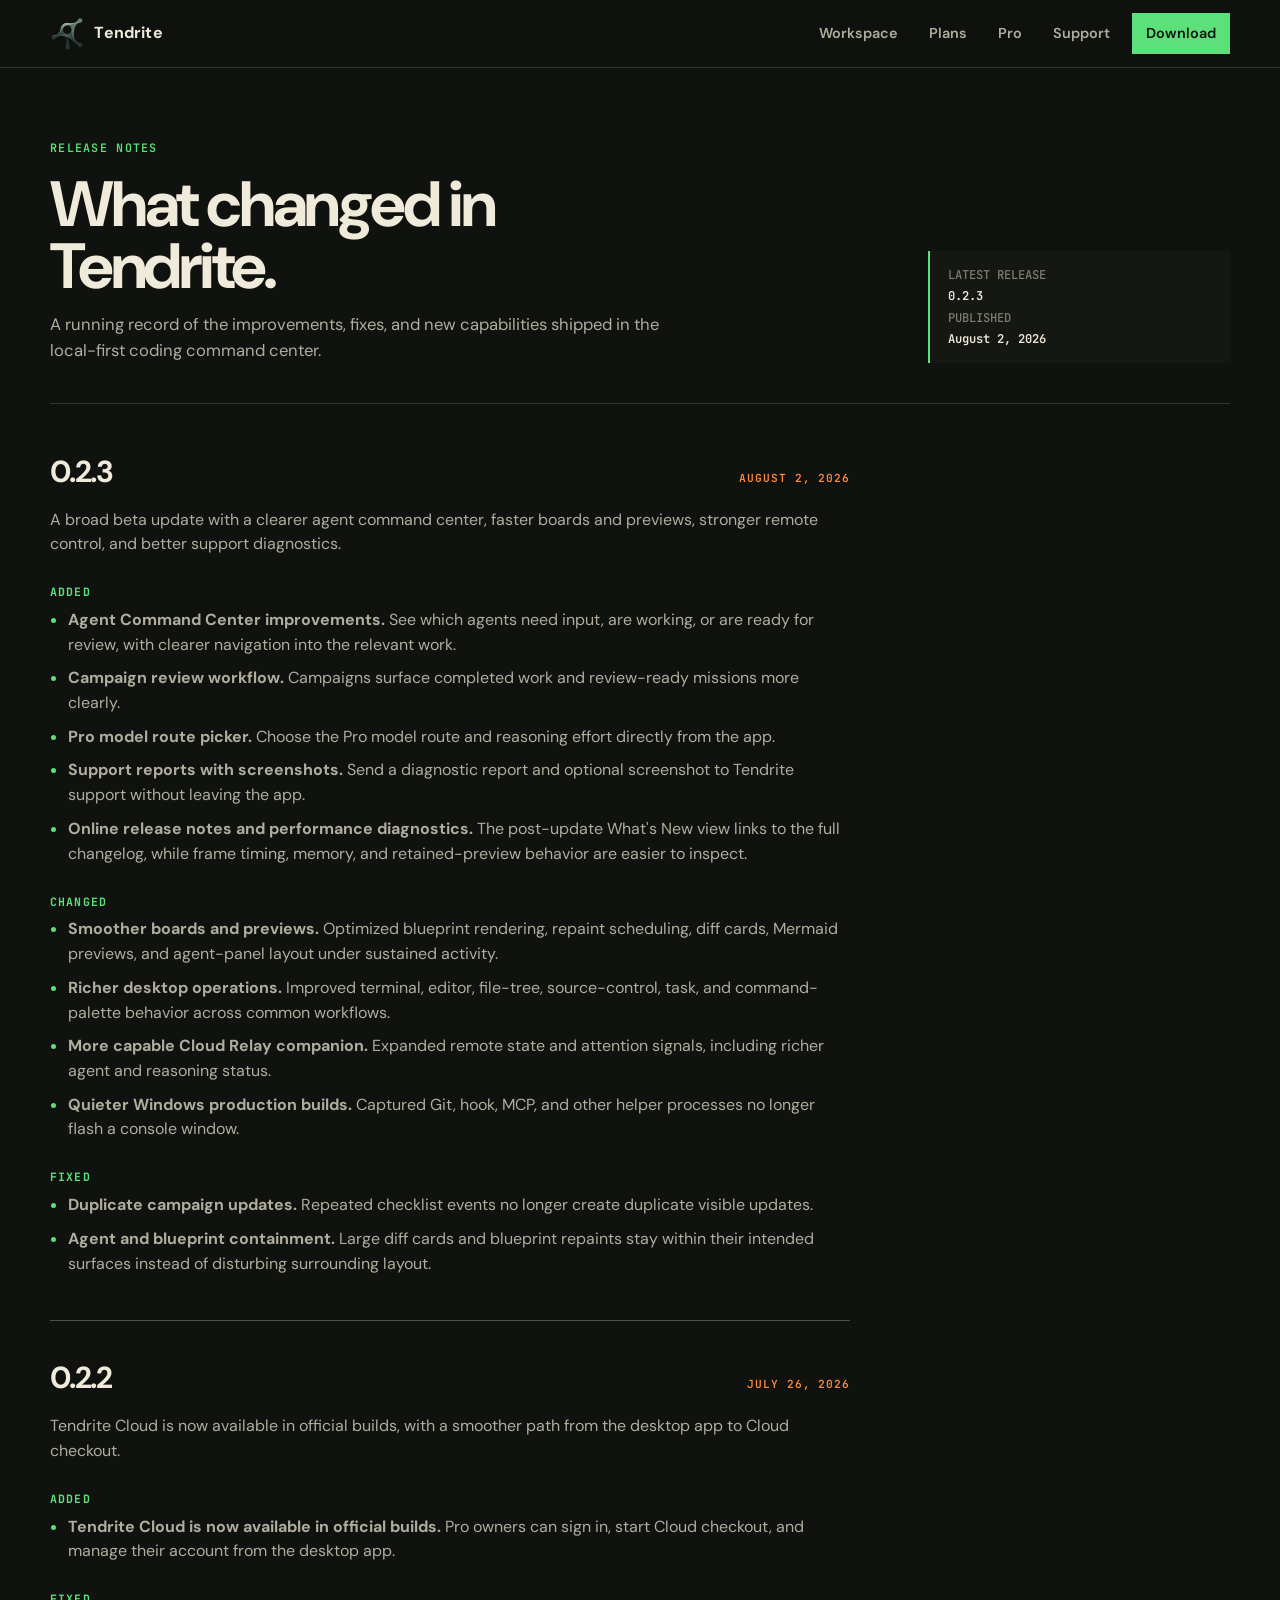
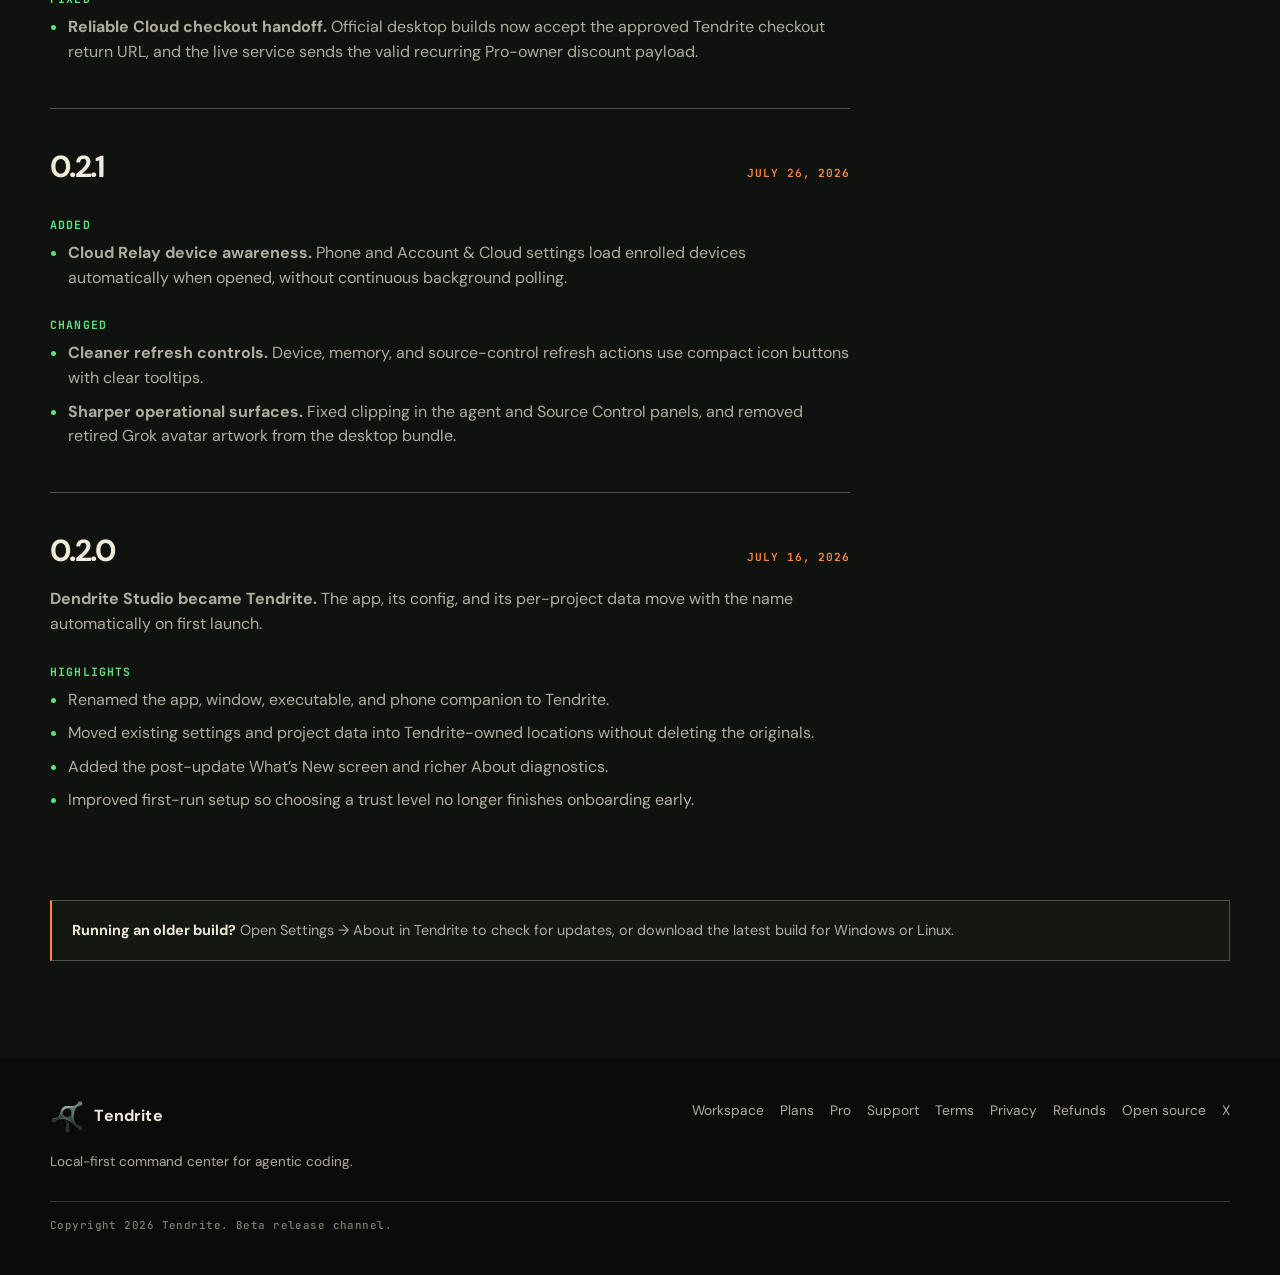
==== changelog/index.html @ cbe1c6a4 "docs: publish 0.2.3 changelog" ====
<!doctype html>
<html lang="en">
<head>
  <meta charset="utf-8">
  <meta name="viewport" content="width=device-width, initial-scale=1">
  <meta name="description" content="Release notes for Tendrite, the local-first command center for AI-assisted coding work.">
  <title>Tendrite | Changelog</title>
  <link rel="preconnect" href="https://fonts.googleapis.com">
  <link rel="preconnect" href="https://fonts.gstatic.com" crossorigin>
  <link href="https://fonts.googleapis.com/css2?family=DM+Sans:opsz,wght@9..40,400;9..40,500;9..40,600;9..40,700&family=JetBrains+Mono:wght@400;500;600&display=swap" rel="stylesheet">
  <link rel="icon" href="../assets/tendrite-logo-32.png" type="image/png" sizes="32x32">
  <link rel="stylesheet" href="../styles.css">
</head>
<body>
  <a class="skip-link" href="#main">Skip to content</a>
  <header class="site-header">
    <div class="container header-inner">
      <a class="brand" href="../" aria-label="Tendrite home">
        <span class="brand-mark"><img src="../assets/tendrite-logo-64.png" width="64" height="64" alt=""></span>
        <span>Tendrite</span>
      </a>
      <nav class="nav" aria-label="Primary navigation">
        <a href="../">Workspace</a>
        <a href="../#plans">Plans</a>
        <a href="../pro/">Pro</a>
        <a href="../support/">Support</a>
        <a class="nav-cta" href="../#downloads">Download</a>
      </nav>
      <button class="menu-toggle" type="button" aria-expanded="false" aria-controls="mobile-nav" aria-label="Open navigation">
        <span></span><span></span><span></span>
      </button>
    </div>
    <nav class="mobile-nav" id="mobile-nav" aria-label="Mobile navigation" hidden>
      <a href="../">Workspace</a>
      <a href="../#plans">Plans</a>
      <a href="../pro/">Pro</a>
      <a href="../support/">Support</a>
      <a href="../#downloads">Download</a>
    </nav>
  </header>

  <main id="main" class="changelog-main">
    <div class="container">
      <section class="changelog-hero">
        <div>
          <p class="eyebrow">Release notes</p>
          <h1>What changed in Tendrite.</h1>
          <p>A running record of the improvements, fixes, and new capabilities shipped in the local-first coding command center.</p>
        </div>
        <div class="changelog-meta">
          <span>Latest release</span>
          <strong>0.2.3</strong>
          <span>Published</span>
          <strong>August 2, 2026</strong>
        </div>
      </section>

      <section class="release-list" aria-label="Tendrite releases">
        <article class="release-entry" id="0-2-3">
          <div class="release-heading">
            <h2>0.2.3</h2>
            <time class="release-date" datetime="2026-08-02">August 2, 2026</time>
          </div>
          <p class="release-summary">A broad beta update with a clearer agent command center, faster boards and previews, stronger remote control, and better support diagnostics.</p>
          <h3>Added</h3>
          <ul>
            <li><strong>Agent Command Center improvements.</strong> See which agents need input, are working, or are ready for review, with clearer navigation into the relevant work.</li>
            <li><strong>Campaign review workflow.</strong> Campaigns surface completed work and review-ready missions more clearly.</li>
            <li><strong>Pro model route picker.</strong> Choose the Pro model route and reasoning effort directly from the app.</li>
            <li><strong>Support reports with screenshots.</strong> Send a diagnostic report and optional screenshot to Tendrite support without leaving the app.</li>
            <li><strong>Online release notes and performance diagnostics.</strong> The post-update What's New view links to the full changelog, while frame timing, memory, and retained-preview behavior are easier to inspect.</li>
          </ul>
          <h3>Changed</h3>
          <ul>
            <li><strong>Smoother boards and previews.</strong> Optimized blueprint rendering, repaint scheduling, diff cards, Mermaid previews, and agent-panel layout under sustained activity.</li>
            <li><strong>Richer desktop operations.</strong> Improved terminal, editor, file-tree, source-control, task, and command-palette behavior across common workflows.</li>
            <li><strong>More capable Cloud Relay companion.</strong> Expanded remote state and attention signals, including richer agent and reasoning status.</li>
            <li><strong>Quieter Windows production builds.</strong> Captured Git, hook, MCP, and other helper processes no longer flash a console window.</li>
          </ul>
          <h3>Fixed</h3>
          <ul>
            <li><strong>Duplicate campaign updates.</strong> Repeated checklist events no longer create duplicate visible updates.</li>
            <li><strong>Agent and blueprint containment.</strong> Large diff cards and blueprint repaints stay within their intended surfaces instead of disturbing surrounding layout.</li>
          </ul>
        </article>

        <article class="release-entry" id="0-2-2">
          <div class="release-heading">
            <h2>0.2.2</h2>
            <time class="release-date" datetime="2026-07-26">July 26, 2026</time>
          </div>
          <p class="release-summary">Tendrite Cloud is now available in official builds, with a smoother path from the desktop app to Cloud checkout.</p>
          <h3>Added</h3>
          <ul>
            <li><strong>Tendrite Cloud is now available in official builds.</strong> Pro owners can sign in, start Cloud checkout, and manage their account from the desktop app.</li>
          </ul>
          <h3>Fixed</h3>
          <ul>
            <li><strong>Reliable Cloud checkout handoff.</strong> Official desktop builds now accept the approved Tendrite checkout return URL, and the live service sends the valid recurring Pro-owner discount payload.</li>
          </ul>
        </article>

        <article class="release-entry" id="0-2-1">
          <div class="release-heading">
            <h2>0.2.1</h2>
            <time class="release-date" datetime="2026-07-26">July 26, 2026</time>
          </div>
          <h3>Added</h3>
          <ul>
            <li><strong>Cloud Relay device awareness.</strong> Phone and Account &amp; Cloud settings load enrolled devices automatically when opened, without continuous background polling.</li>
          </ul>
          <h3>Changed</h3>
          <ul>
            <li><strong>Cleaner refresh controls.</strong> Device, memory, and source-control refresh actions use compact icon buttons with clear tooltips.</li>
            <li><strong>Sharper operational surfaces.</strong> Fixed clipping in the agent and Source Control panels, and removed retired Grok avatar artwork from the desktop bundle.</li>
          </ul>
        </article>

        <article class="release-entry" id="0-2-0">
          <div class="release-heading">
            <h2>0.2.0</h2>
            <time class="release-date" datetime="2026-07-16">July 16, 2026</time>
          </div>
          <p class="release-summary"><strong>Dendrite Studio became Tendrite.</strong> The app, its config, and its per-project data move with the name automatically on first launch.</p>
          <h3>Highlights</h3>
          <ul>
            <li>Renamed the app, window, executable, and phone companion to Tendrite.</li>
            <li>Moved existing settings and project data into Tendrite-owned locations without deleting the originals.</li>
            <li>Added the post-update What&rsquo;s New screen and richer About diagnostics.</li>
            <li>Improved first-run setup so choosing a trust level no longer finishes onboarding early.</li>
          </ul>
        </article>
      </section>

      <aside class="changelog-callout">
        <strong>Running an older build?</strong> Open Settings &rarr; About in Tendrite to check for updates, or <a href="../#downloads">download the latest build</a> for Windows or Linux.
      </aside>
    </div>
  </main>

  <footer class="site-footer"><div class="container footer-inner"><div><a class="brand" href="../"><span class="brand-mark"><img src="../assets/tendrite-logo-64.png" width="64" height="64" alt=""></span><span>Tendrite</span></a><p>Local-first command center for agentic coding.</p></div><nav aria-label="Footer navigation"><a href="../">Workspace</a><a href="../#plans">Plans</a><a href="../pro/">Pro</a><a href="../support/">Support</a><a href="../terms/">Terms</a><a href="../privacy/">Privacy</a><a href="../refunds/">Refunds</a><a href="https://github.com/mfillalan/tendrite" target="_blank" rel="noopener noreferrer">Open source</a><a href="https://x.com/MichaelFillalan" target="_blank" rel="noopener noreferrer">X</a></nav><p class="footer-meta">Copyright <span id="footer-year">2026</span> Tendrite. Beta release channel.</p></div></footer>

  <script src="../script.js"></script>
</body>
</html>
---- styles.css ----
:root {
  --ink: #10120f;
  --ink-raised: #181b16;
  --panel: #20231d;
  --panel-deep: #151713;
  --line: #4c5047;
  --line-soft: #33362f;
  --paper: #f0eadb;
  --muted: #b0ad9f;
  --dim: #7c7d70;
  --green: #5ce07a;
  --green-deep: #1a6b3a;
  --orange: #ff8a3d;
  --blue: #78b9ff;
  --font: "DM Sans", Arial, sans-serif;
  --mono: "JetBrains Mono", Consolas, monospace;
  --max: 1180px;
  --header: 68px;
}

* { box-sizing: border-box; }
html { scroll-behavior: smooth; scroll-padding-top: calc(var(--header) + 16px); }
body { margin: 0; background: var(--ink); color: var(--paper); font-family: var(--font); line-height: 1.55; }
a { color: inherit; text-decoration: none; }
button { font: inherit; }
h1, h2, h3, p { margin-top: 0; }
.container { width: min(calc(100% - 40px), var(--max)); margin-inline: auto; }

.skip-link { position: fixed; z-index: 100; top: -5rem; left: 1rem; padding: .6rem .85rem; background: var(--paper); color: var(--ink); font-weight: 700; }
.skip-link:focus { top: 1rem; }
:focus-visible { outline: 2px solid var(--green); outline-offset: 3px; }

.site-header { position: sticky; top: 0; z-index: 30; height: var(--header); background: rgba(16, 18, 15, .96); border-bottom: 1px solid var(--line-soft); }
.site-header.is-scrolled { box-shadow: 0 10px 24px rgba(0, 0, 0, .28); }
.header-inner { display: flex; align-items: center; justify-content: space-between; gap: 2rem; height: 100%; }
.brand { display: inline-flex; align-items: center; gap: .65rem; font-weight: 700; letter-spacing: .01em; }
.brand-mark { display: grid; width: 34px; height: 34px; place-items: center; }
.brand-mark img { display: block; width: 100%; height: 100%; object-fit: contain; }
.nav { display: flex; align-items: center; gap: .2rem; }
.nav a { padding: .5rem .8rem; border: 1px solid transparent; color: var(--muted); font-size: .9rem; font-weight: 600; }
.nav a:hover { border-color: var(--line); color: var(--paper); }
.nav .nav-cta { margin-left: .35rem; border-color: var(--green); background: var(--green); color: var(--ink); }
.nav .nav-cta:hover { border-color: #8bf49f; background: #8bf49f; }
.menu-toggle { display: none; width: 42px; height: 42px; padding: 0; border: 1px solid var(--line); background: var(--panel-deep); cursor: pointer; }
.menu-toggle span { display: block; width: 18px; height: 2px; margin: 4px auto; background: var(--paper); }
.mobile-nav { display: none; padding: .65rem 20px 1rem; border-bottom: 1px solid var(--line-soft); background: var(--panel-deep); }
.mobile-nav a { display: block; padding: .7rem; color: var(--muted); font-weight: 600; }
.mobile-nav a:hover { background: var(--panel); color: var(--paper); }

.hero { position: relative; overflow: hidden; padding: 6.2rem 0 5.6rem; border-bottom: 1px solid var(--line-soft); }
.hero::after { position: absolute; top: 1.4rem; right: -7rem; width: 18rem; height: 18rem; border: 1px solid rgba(92, 224, 122, .22); content: ""; transform: rotate(28deg); pointer-events: none; }
.hero-grid { position: relative; z-index: 1; display: grid; grid-template-columns: minmax(0, .96fr) minmax(480px, 1.04fr); gap: 4.5rem; align-items: center; }
.hero-copy { max-width: 620px; }
.hero-brand-lockup { display: inline-flex; align-items: center; gap: .7rem; margin: 0 0 1.35rem; color: var(--muted); font: 600 .67rem var(--mono); letter-spacing: .12em; }
.hero-brand-mark { display: grid; width: 76px; height: 76px; place-items: center; border: 1px solid rgba(92, 224, 122, .4); background: rgba(92, 224, 122, .06); box-shadow: 5px 5px 0 rgba(255, 138, 61, .18); }
.hero-brand-mark img { display: block; width: 64px; height: 64px; object-fit: contain; filter: drop-shadow(0 2px 8px rgba(0, 0, 0, .45)); }
.eyebrow { display: flex; align-items: center; gap: .55rem; margin: 0 0 1.1rem; color: var(--green); font: 600 .73rem var(--mono); letter-spacing: .11em; text-transform: uppercase; }
.signal-dot { display: block; width: 8px; height: 8px; background: var(--green); box-shadow: 0 0 0 4px rgba(92, 224, 122, .15); }
.hero h1 { max-width: 10ch; margin-bottom: 1.4rem; font-size: clamp(3rem, 5.3vw, 5rem); letter-spacing: -.06em; line-height: .98; }
.hero h1 em { color: var(--green); font-style: normal; }
.lede { max-width: 53ch; margin-bottom: 2rem; color: var(--muted); font-size: 1.13rem; }
.action-row { display: flex; flex-wrap: wrap; gap: .75rem; }
.btn { display: inline-flex; align-items: center; justify-content: center; min-height: 44px; padding: .7rem 1rem; border: 1px solid var(--line); background: transparent; color: var(--paper); cursor: pointer; font-size: .93rem; font-weight: 700; transition: background .18s, border-color .18s, color .18s, transform .18s; }
.btn:hover:not(:disabled) { transform: translateY(-2px); }
.btn:disabled { cursor: not-allowed; opacity: .5; }
.btn-primary { border-color: var(--green); background: var(--green); color: var(--ink); }
.btn-primary:hover:not(:disabled) { border-color: #8bf49f; background: #8bf49f; }
.btn-secondary:hover:not(:disabled) { border-color: var(--paper); background: var(--panel); }
.btn-lg { min-height: 52px; padding: .85rem 1.3rem; }
.btn-block { width: 100%; }
.hero-stats { display: grid; grid-template-columns: repeat(3, 1fr); gap: 1rem; margin: 2.4rem 0 0; }
.hero-stats div { padding-top: .65rem; border-top: 1px solid var(--line); }
.hero-stats dt { color: var(--orange); font: 600 .68rem var(--mono); letter-spacing: .09em; }
.hero-stats dd { margin: .25rem 0 0; color: var(--muted); font-size: .78rem; }

.product-shot { position: relative; margin: 0; overflow: hidden; border: 1px solid var(--line); background: #0b0d0b; box-shadow: 10px 10px 0 rgba(255, 138, 61, .16); cursor: zoom-in; isolation: isolate; }
.product-shot img { display: block; width: 100%; height: 100%; object-fit: cover; object-position: center top; transform: var(--shot-scale, none); transition: transform .32s ease; }
.product-shot:hover img { transform: var(--shot-scale-hover, scale(1.012)); }
.product-shot::after { position: absolute; z-index: 2; top: .7rem; right: .7rem; padding: .32rem .5rem; border: 1px solid rgba(240, 234, 219, .45); background: rgba(12, 14, 11, .9); color: var(--paper); content: "View full capture"; font: 600 .58rem var(--mono); letter-spacing: .06em; opacity: 0; pointer-events: none; text-transform: uppercase; transition: opacity .18s ease; }
.product-shot:hover::after, .product-shot:focus-visible::after { opacity: 1; }
.product-shot figcaption { position: absolute; right: 0; bottom: 0; left: 0; display: grid; gap: .15rem; padding: .75rem .9rem; border-top: 1px solid rgba(240, 234, 219, .16); background: rgba(12, 14, 11, .91); color: var(--paper); }
.product-shot figcaption span { color: var(--green); font: 600 .62rem var(--mono); letter-spacing: .08em; text-transform: uppercase; }
.product-shot figcaption strong { font-size: .78rem; line-height: 1.35; }
.product-shot-hero { min-height: 460px; aspect-ratio: 1.53; }
.product-shot-command { min-height: 100%; aspect-ratio: 1.56; box-shadow: none; border: 0; }

.image-lightbox { width: min(94vw, 1500px); max-width: none; max-height: 94vh; padding: 0; overflow: hidden; border: 1px solid var(--line); background: var(--panel-deep); color: var(--paper); box-shadow: 14px 14px 0 rgba(92, 224, 122, .14); }
.image-lightbox::backdrop { background: rgba(0, 0, 0, .78); backdrop-filter: blur(3px); }
.image-lightbox-bar { display: flex; align-items: center; justify-content: space-between; gap: 1rem; min-height: 52px; padding: .65rem .8rem .65rem 1rem; border-bottom: 1px solid var(--line); background: #171b15; }
.image-lightbox-kicker { margin: 0; color: var(--green); font: 600 .65rem var(--mono); letter-spacing: .09em; text-transform: uppercase; }
.image-lightbox-close { min-height: 34px; padding: .35rem .7rem; border: 1px solid var(--line); background: transparent; color: var(--paper); cursor: pointer; font-size: .78rem; font-weight: 700; }
.image-lightbox-close:hover { border-color: var(--paper); background: var(--panel); }
.image-lightbox figure { display: grid; margin: 0; max-height: calc(94vh - 52px); }
.image-lightbox img { display: block; width: 100%; max-height: calc(94vh - 124px); object-fit: contain; object-position: center; background: #090b09; }
.image-lightbox figcaption { padding: .65rem 1rem .75rem; border-top: 1px solid var(--line-soft); color: var(--muted); font-size: .82rem; }

.mission-display { min-height: 460px; border: 1px solid var(--line); background: var(--panel-deep); box-shadow: 12px 12px 0 rgba(255, 138, 61, .22); font-family: var(--mono); }
.display-topline, .display-bottom { display: flex; align-items: center; justify-content: space-between; gap: 1rem; padding: .58rem .8rem; border-bottom: 1px solid var(--line-soft); color: var(--muted); font-size: .67rem; letter-spacing: .05em; }
.display-bottom { border-top: 1px solid var(--line-soft); border-bottom: 0; }
.display-live { color: var(--green); }
.display-live i, .tiny-dot { display: inline-block; width: 7px; height: 7px; margin-right: .35rem; background: var(--green); box-shadow: 0 0 0 3px rgba(92, 224, 122, .15); }
.mission-grid { display: grid; min-height: 390px; grid-template-columns: 140px 1fr; }
.mission-rail { display: flex; flex-direction: column; gap: .28rem; padding: .85rem .65rem; border-right: 1px solid var(--line-soft); background: rgba(255, 255, 255, .015); }
.rail-label { margin: .25rem; color: var(--dim); font-size: .62rem; letter-spacing: .09em; }
.squad-unit { display: flex; align-items: center; gap: .45rem; padding: .45rem; border: 1px solid transparent; color: var(--muted); font-size: .68rem; }
.squad-unit.selected { border-color: var(--green-deep); background: #283126; color: var(--paper); }
.squad-unit b { margin-left: auto; color: var(--dim); font-weight: 500; }
.unit-dot { display: block; width: 7px; height: 7px; }
.unit-dot.lead { background: var(--green); }
.unit-dot.build { background: var(--orange); }
.unit-dot.scout { background: var(--blue); }
.rail-spacer { flex: 1; }
.mission-rail strong { padding: .25rem; color: var(--paper); font-size: .67rem; font-weight: 500; overflow-wrap: anywhere; }
.mission-map { position: relative; overflow: hidden; background: #11140f; }
.mission-map::before, .mission-map::after { position: absolute; inset: 11% 9%; border: 1px solid rgba(92, 224, 122, .12); content: ""; pointer-events: none; }
.mission-map::after { inset: 24% 20%; border-color: rgba(255, 138, 61, .13); }
.map-header { display: flex; justify-content: space-between; padding: .85rem 1rem; color: var(--muted); font-size: .67rem; letter-spacing: .07em; }
.route { position: absolute; height: 1px; background: var(--line); transform-origin: left center; }
.route-one { top: 39%; left: 18%; width: 50%; transform: rotate(13deg); }
.route-two { top: 49%; left: 45%; width: 37%; transform: rotate(-32deg); }
.route-three { bottom: 33%; left: 31%; width: 33%; transform: rotate(10deg); }
.map-node { position: absolute; display: grid; width: 88px; gap: .13rem; padding: .42rem; border: 1px solid var(--line); background: var(--panel-deep); font-size: .63rem; }
.map-node span { color: var(--dim); font-size: .58rem; }
.map-node b { font-size: .72rem; }
.map-node small { font-size: .55rem; letter-spacing: .07em; }
.node-done { border-color: var(--green-deep); }
.node-done small { color: var(--green); }
.node-active { border-color: var(--orange); box-shadow: 0 0 0 3px rgba(255, 138, 61, .13); }
.node-active small { color: var(--orange); }
.node-next { color: var(--muted); }
.node-one { top: 27%; left: 8%; }
.node-two { top: 36%; left: 35%; }
.node-three { top: 28%; right: 9%; }
.node-four { right: 21%; bottom: 23%; }
.node-five { bottom: 16%; left: 16%; }
.map-note { position: absolute; bottom: 1rem; left: 1rem; max-width: 210px; padding: .45rem .65rem; border-left: 2px solid var(--orange); background: var(--ink); }
.map-note span { display: block; color: var(--orange); font-size: .57rem; }
.map-note strong { display: block; margin-top: .16rem; font-size: .65rem; font-weight: 500; }

.status-strip { border-bottom: 1px solid var(--line-soft); background: var(--panel-deep); }
.status-grid { display: grid; grid-template-columns: repeat(3, 1fr); }
.status-grid p { margin: 0; padding: 1rem; border-right: 1px solid var(--line-soft); color: var(--muted); font-size: .85rem; }
.status-grid p:first-child { border-left: 1px solid var(--line-soft); }
.status-grid b { margin-right: .5rem; color: var(--orange); font: 600 .72rem var(--mono); }
.section { padding: 6rem 0; border-bottom: 1px solid var(--line-soft); }
.section-alt, .plans-section { background: var(--ink-raised); }
.section-layout { display: grid; grid-template-columns: .85fr 1.15fr; gap: 4.5rem; }
.section-head h2 { margin-bottom: 1rem; font-size: clamp(2.15rem, 4vw, 3.5rem); letter-spacing: -.05em; line-height: 1.03; }
.section-head p:not(.eyebrow), .section-lede { max-width: 48ch; color: var(--muted); font-size: 1.05rem; }
.section-head-wide { max-width: 700px; margin-bottom: 2.8rem; }
.feature-list { border-top: 1px solid var(--line); }
.feature-row { display: grid; grid-template-columns: 54px 1fr auto; gap: 1rem; align-items: center; padding: 1.25rem .2rem; border-bottom: 1px solid var(--line-soft); }
.feature-index { color: var(--orange); font: 600 .75rem var(--mono); }
.feature-row h3 { margin-bottom: .23rem; font-size: 1.18rem; }
.feature-row p { margin: 0; color: var(--muted); font-size: .92rem; }
.feature-tag { padding: .25rem .38rem; border: 1px solid var(--green-deep); color: var(--green); font: 600 .62rem var(--mono); letter-spacing: .06em; }

.memory-section { background: #10170f; }
.memory-layout { display: grid; grid-template-columns: minmax(280px, .78fr) minmax(0, 1.22fr); gap: 4rem; align-items: center; }
.memory-copy { max-width: 570px; }
.memory-principles { display: grid; gap: 1rem; margin-top: 2rem; }
.memory-principles article { display: grid; grid-template-columns: 2rem 1fr; gap: .75rem; padding-top: .95rem; border-top: 1px solid var(--line); }
.memory-principles article > span { color: var(--orange); font: 600 .68rem var(--mono); }
.memory-principles h3 { margin-bottom: .2rem; font-size: 1rem; }
.memory-principles p { max-width: none; margin: 0; color: var(--muted); font-size: .88rem; }
.memory-shot { aspect-ratio: 1.59; box-shadow: 10px 10px 0 rgba(92, 224, 122, .14); }

.command-section { background: var(--panel-deep); }
.command-layout { display: grid; grid-template-columns: .8fr 1.2fr; border: 1px solid var(--line); }
.command-copy { border-right: 1px solid var(--line); }
.command-item { display: grid; grid-template-columns: 2rem 1fr; gap: .7rem; padding: 1.4rem; border-bottom: 1px solid var(--line-soft); }
.command-item:last-child { border-bottom: 0; }
.command-item.active { background: #283126; }
.command-item > span { color: var(--orange); font: 600 .72rem var(--mono); }
.command-item h3 { margin-bottom: .25rem; font-size: 1rem; }
.command-item p { margin: 0; color: var(--muted); font-size: .88rem; }
.terminal-placeholder { background: #0d0f0c; }
.terminal-bar { display: flex; justify-content: space-between; gap: 1rem; padding: .62rem .8rem; border-bottom: 1px solid var(--line-soft); color: var(--dim); font: 500 .65rem var(--mono); }
.terminal-bar span:first-child { color: var(--green); }
.terminal-body { padding: 1.5rem; }
.terminal-label { margin-bottom: .55rem; color: var(--orange); font: 600 .65rem var(--mono); letter-spacing: .08em; }
.terminal-body h3 { margin-bottom: 1.7rem; font-size: 1.55rem; letter-spacing: -.04em; }
.terminal-event { display: grid; grid-template-columns: 9px 74px 1fr auto; gap: .5rem; align-items: center; padding: .75rem 0; border-top: 1px solid var(--line-soft); font-size: .75rem; }
.terminal-event i { width: 8px; height: 8px; background: var(--green); }
.terminal-event:nth-of-type(4) i { background: var(--orange); }
.terminal-event span { color: var(--blue); }
.terminal-event p { margin: 0; color: var(--muted); }
.terminal-event b { color: var(--green); font-size: .6rem; font-weight: 500; }
.terminal-input { margin-top: 1.35rem; padding: .65rem; border: 1px solid var(--line); color: var(--dim); font-size: .72rem; }
.terminal-input span { color: var(--green); font-weight: 700; }

.proof-section { background: var(--ink-raised); }
.proof-layout { display: grid; grid-template-columns: minmax(0, 1.42fr) minmax(230px, .58fr); gap: 1.25rem; align-items: stretch; }
.proof-primary { aspect-ratio: 1.56; }
.proof-map { aspect-ratio: 1; background: #0d1310; box-shadow: 8px 8px 0 rgba(92, 224, 122, .12); }
.proof-map img { object-fit: contain; object-position: center; padding: 1.1rem; }
.proof-detail-grid { display: grid; grid-template-columns: repeat(2, minmax(0, 1fr)); gap: 1.25rem; margin-top: 1.25rem; }
.proof-detail { aspect-ratio: 1.56; box-shadow: none; }

.relay-section { background: #11160f; }
.relay-layout { display: grid; grid-template-columns: minmax(280px, .78fr) minmax(0, 1.22fr); gap: 4rem; align-items: center; }
.relay-copy .btn { margin-top: 1.2rem; }
.relay-visuals { display: grid; grid-template-columns: minmax(0, 1fr) minmax(170px, .38fr); gap: 1rem; align-items: center; }
.relay-desktop { aspect-ratio: 1.57; box-shadow: 8px 8px 0 rgba(92, 224, 122, .12); --shot-scale: scale(2.05); --shot-scale-hover: scale(2.1); }
.relay-desktop img { object-position: 51% 50%; }
.phone-shot { width: min(100%, 260px); aspect-ratio: 717 / 1600; justify-self: center; box-shadow: 8px 8px 0 rgba(120, 185, 255, .14); }
.phone-shot img { object-position: center top; }

.plan-grid { display: grid; grid-template-columns: repeat(3, 1fr); gap: 1rem; }
.plan-card { display: flex; flex-direction: column; align-items: flex-start; padding: 1.5rem; border: 1px solid var(--line); background: var(--panel-deep); }
.plan-card-highlight, .plan-card-pro { border-color: var(--green); box-shadow: 8px 8px 0 rgba(92, 224, 122, .16); }
.plan-kicker, .plan-label { margin-bottom: 1.8rem; color: var(--orange); font: 600 .7rem var(--mono); letter-spacing: .1em; }
.plan-card-highlight .plan-kicker, .plan-card-pro .plan-label { color: var(--green); }
.plan-card h3 { margin-bottom: .45rem; font-size: 1.4rem; letter-spacing: -.03em; }
.plan-price { display: flex; align-items: baseline; gap: .45rem; margin: .25rem 0; color: var(--paper); }
.plan-price-amount { font-size: 2.1rem; font-weight: 700; letter-spacing: -.06em; line-height: 1; }
.plan-price-cadence { color: var(--muted); font-size: .82rem; }
.plan-price-note { min-height: 1.3rem; margin: 0 0 .8rem; color: var(--dim); font-size: .78rem; }
.plan-summary { min-height: 3.1rem; color: var(--muted); }
.plan-card ul, .plan-list { display: grid; gap: .63rem; margin: 1.4rem 0 1.8rem; padding: 0; list-style: none; color: var(--muted); font-size: .88rem; }
.plan-card li { position: relative; padding-left: 1rem; }
.plan-card li::before { position: absolute; top: .48rem; left: 0; width: 5px; height: 5px; background: var(--green); content: ""; }
.plan-card li strong { color: var(--orange); font-weight: 600; }
.text-link { margin-top: auto; color: var(--green); font-size: .9rem; font-weight: 700; }
.text-link:hover { color: #8bf49f; text-decoration: underline; }
.platform-links { display: flex; flex-wrap: wrap; gap: .85rem 1.25rem; margin-top: auto; }
.platform-links .text-link { margin-top: 0; }
.download-section { background: var(--ink); }
.download-panel { display: flex; align-items: center; justify-content: space-between; gap: 3rem; padding: 2rem; border: 1px solid var(--line); border-left: 4px solid var(--orange); background: var(--panel-deep); }
.download-panel h2 { margin-bottom: .6rem; font-size: clamp(2rem, 3.5vw, 3rem); letter-spacing: -.05em; }
.download-panel p:not(.eyebrow) { max-width: 55ch; margin: 0; color: var(--muted); }
.download-actions { display: grid; min-width: 260px; gap: .7rem; }
.download-actions small { color: var(--dim); font-size: .72rem; text-align: center; }
.download-license-link { justify-self: center; margin-top: .15rem; }

.creator-section { background: #121811; }
.creator-layout { display: grid; grid-template-columns: minmax(0, 1fr) minmax(300px, .72fr); gap: 4rem; align-items: start; }
.creator-copy { max-width: 650px; }
.creator-note { margin: 1.25rem 0 0; padding-left: .85rem; border-left: 2px solid var(--orange); color: var(--muted); font-size: .92rem; }
.creator-contact { padding: 1.5rem; border: 1px solid var(--line); border-top: 3px solid var(--green); background: var(--panel-deep); box-shadow: 8px 8px 0 rgba(92, 224, 122, .12); }
.contact-kicker { margin-bottom: .65rem; color: var(--orange); font: 600 .66rem var(--mono); letter-spacing: .1em; text-transform: uppercase; }
.creator-contact h3 { margin-bottom: .55rem; font-size: 1.35rem; letter-spacing: -.025em; }
.creator-contact > p:not(.contact-kicker) { margin-bottom: 1.3rem; color: var(--muted); font-size: .92rem; }
.creator-links { display: grid; gap: .55rem; margin-top: 1.35rem; padding-top: 1.1rem; border-top: 1px solid var(--line-soft); }
.creator-links a { width: fit-content; color: var(--muted); font-size: .85rem; font-weight: 600; }
.creator-links a::after { margin-left: .45rem; color: var(--green); content: "↗"; }
.creator-links a:hover { color: var(--paper); }

.pro-hero { padding: 5.2rem 0; }
.pro-hero::after { border-color: rgba(120, 185, 255, .25); }
.pro-hero-grid { display: grid; grid-template-columns: .9fr 1.1fr; gap: 4rem; align-items: center; }
.pro-hero h1 { max-width: 10ch; }
.pro-status { display: flex; flex-wrap: wrap; gap: .5rem; margin-top: 1.8rem; color: var(--muted); font: 500 .72rem var(--mono); }
.pro-status span { padding: .4rem .5rem; border: 1px solid var(--line); }
.pro-status .is-live { border-color: var(--green-deep); color: var(--green); }
.pro-loadout { border: 1px solid var(--line); background: var(--panel-deep); box-shadow: 10px 10px 0 rgba(120, 185, 255, .14); }
.loadout-head { display: flex; justify-content: space-between; padding: .75rem .9rem; border-bottom: 1px solid var(--line-soft); color: var(--muted); font: 600 .68rem var(--mono); letter-spacing: .08em; }
.loadout-head span:last-child { color: var(--green); }
.loadout-item { display: grid; grid-template-columns: 38px 1fr auto; gap: .8rem; align-items: center; padding: 1.1rem .9rem; border-bottom: 1px solid var(--line-soft); }
.loadout-item:last-child { border-bottom: 0; }
.loadout-no { color: var(--orange); font: 600 .7rem var(--mono); }
.loadout-item h3 { margin: 0 0 .2rem; font-size: 1rem; }
.loadout-item p { margin: 0; color: var(--muted); font-size: .84rem; }
.loadout-state { color: var(--green); font: 600 .62rem var(--mono); letter-spacing: .08em; }
.benefit-grid { display: grid; grid-template-columns: repeat(3, 1fr); border-top: 1px solid var(--line); border-left: 1px solid var(--line); }
.benefit-card { min-height: 210px; padding: 1.4rem; border-right: 1px solid var(--line); border-bottom: 1px solid var(--line); background: var(--panel-deep); }
.benefit-index { display: block; margin-bottom: 2.2rem; color: var(--orange); font: 600 .72rem var(--mono); }
.benefit-card h3 { margin-bottom: .5rem; font-size: 1.12rem; }
.benefit-card p { margin: 0; color: var(--muted); font-size: .9rem; }
.comparison { display: grid; grid-template-columns: 1fr 1fr; gap: 1rem; }
.comparison .plan-card { min-height: 100%; }
.plan-footnote { margin: auto 0 0; padding-top: 1rem; border-top: 1px solid var(--line-soft); color: var(--muted); font-size: .82rem; }
.buy-layout { display: grid; grid-template-columns: 1fr minmax(320px, .7fr); gap: 4rem; align-items: start; }
.buy-layout h2 { margin-bottom: 1rem; font-size: clamp(2.1rem, 3.6vw, 3.4rem); letter-spacing: -.05em; line-height: 1.04; }
.purchase-note { display: grid; gap: .25rem; margin-top: 1.5rem; padding-left: .85rem; border-left: 2px solid var(--orange); color: var(--muted); font-size: .9rem; }
.purchase-note strong { color: var(--paper); }
.checkout-card { padding: 1.4rem; border: 1px solid var(--line); background: var(--panel-deep); }
.checkout-price { display: flex; justify-content: space-between; gap: 1rem; margin-bottom: 1.3rem; padding-bottom: 1rem; border-bottom: 1px solid var(--line-soft); color: var(--muted); }
.checkout-price strong { color: var(--paper); font-size: 1.15rem; }
.checkout-status { min-height: 3.5rem; margin-top: 1rem; color: var(--muted); font-size: .85rem; }
.checkout-status p { margin: 0; }
.checkout-status.is-error { color: var(--orange); }
.checkout-card > small { display: block; color: var(--dim); font-size: .72rem; text-align: center; }
.faq { max-width: 830px; }
.faq details { padding: 1rem 0; border-top: 1px solid var(--line); }
.faq details:last-child { border-bottom: 1px solid var(--line); }
.faq summary { cursor: pointer; font-weight: 700; }
.faq p { margin: .8rem 0 0; color: var(--muted); }

.site-footer { padding: 2.7rem 0; background: #0b0c0a; }
.footer-inner { display: grid; grid-template-columns: 1fr auto; gap: 1.8rem; align-items: start; }
.footer-inner > div p { margin: .6rem 0 0; color: var(--muted); font-size: .85rem; }
.footer-inner nav { display: flex; flex-wrap: wrap; gap: 1rem; }
.footer-inner nav a { color: var(--muted); font-size: .86rem; }
.footer-inner nav a:hover { color: var(--paper); }
.footer-meta { grid-column: 1 / -1; margin: 0; padding-top: 1rem; border-top: 1px solid var(--line-soft); color: var(--dim); font: 500 .68rem var(--mono); letter-spacing: .04em; }

.legal-main { padding: 4.5rem 0 6rem; }
.legal-hero { display: grid; grid-template-columns: minmax(0, 1fr) minmax(220px, .36fr); gap: 2.5rem; align-items: end; padding-bottom: 2.5rem; border-bottom: 1px solid var(--line-soft); }
.legal-eyebrow { margin-bottom: .8rem; color: var(--green); font: 700 .72rem var(--mono); letter-spacing: .12em; text-transform: uppercase; }
.legal-hero h1 { max-width: 12ch; margin-bottom: .8rem; font-size: clamp(2.7rem, 5vw, 5rem); letter-spacing: -.05em; line-height: .98; }
.legal-hero p { max-width: 58ch; margin: 0; color: var(--muted); font-size: 1.04rem; }
.legal-meta { display: grid; gap: .35rem; padding: 1rem 1.1rem; border-left: 2px solid var(--green); background: var(--panel-deep); color: var(--muted); font: 500 .76rem var(--mono); }
.legal-meta span { color: var(--dim); text-transform: uppercase; }
.legal-meta strong { color: var(--paper); font-weight: 600; }
.legal-copy { width: min(100%, 800px); padding-top: 2.7rem; }
.legal-copy h2 { margin: 2.3rem 0 .75rem; font-size: 1.5rem; letter-spacing: -.025em; }
.legal-copy h3 { margin: 1.4rem 0 .5rem; font-size: 1.05rem; }
.legal-copy p, .legal-copy li { color: var(--muted); }
.legal-copy ul { padding-left: 1.25rem; }
.legal-copy a { color: var(--green); text-decoration: underline; text-underline-offset: .15em; }
.legal-callout { margin-top: 2.2rem; padding: 1.15rem 1.25rem; border: 1px solid var(--line); background: var(--panel-deep); color: var(--muted); }
.legal-callout strong { color: var(--paper); }

.changelog-main { padding: 4.5rem 0 6rem; }
.changelog-hero { display: grid; grid-template-columns: minmax(0, 1fr) minmax(220px, .36fr); gap: 2.5rem; align-items: end; padding-bottom: 2.5rem; border-bottom: 1px solid var(--line-soft); }
.changelog-hero h1 { max-width: 12ch; margin-bottom: .8rem; font-size: clamp(2.7rem, 5vw, 5rem); letter-spacing: -.05em; line-height: .98; }
.changelog-hero p:not(.eyebrow) { max-width: 58ch; margin: 0; color: var(--muted); font-size: 1.04rem; }
.changelog-meta { display: grid; gap: .35rem; padding: 1rem 1.1rem; border-left: 2px solid var(--green); background: var(--panel-deep); color: var(--muted); font: 500 .76rem var(--mono); }
.changelog-meta span { color: var(--dim); text-transform: uppercase; }
.changelog-meta strong { color: var(--paper); font-weight: 600; }
.release-list { width: min(100%, 800px); padding-top: 2.7rem; }
.release-entry { padding: 2.1rem 0 2.7rem; border-top: 1px solid var(--line); }
.release-entry:first-child { padding-top: 0; border-top: 0; }
.release-heading { display: flex; flex-wrap: wrap; align-items: baseline; justify-content: space-between; gap: .8rem 1.5rem; }
.release-heading h2 { margin: 0; font-size: 1.9rem; letter-spacing: -.04em; }
.release-date { color: var(--orange); font: 600 .7rem var(--mono); letter-spacing: .08em; text-transform: uppercase; }
.release-summary { margin: .8rem 0 0; color: var(--muted); }
.release-entry h3 { margin: 1.7rem 0 .55rem; color: var(--green); font: 700 .72rem var(--mono); letter-spacing: .1em; text-transform: uppercase; }
.release-entry ul { display: grid; gap: .55rem; margin: 0; padding-left: 1.15rem; }
.release-entry li { color: var(--muted); }
.release-entry li::marker { color: var(--green); }
.changelog-callout { margin-top: 2.7rem; padding: 1.15rem 1.25rem; border: 1px solid var(--line); border-left: 2px solid var(--orange); background: var(--panel-deep); color: var(--muted); font-size: .9rem; }
.changelog-callout strong { color: var(--paper); }

.support-main { padding: 4.5rem 0 6rem; }
.support-hero { max-width: 760px; padding-bottom: 2.8rem; border-bottom: 1px solid var(--line-soft); }
.support-hero h1 { max-width: 12ch; margin-bottom: .9rem; font-size: clamp(2.7rem, 5vw, 5rem); letter-spacing: -.05em; line-height: .98; }
.support-hero p:not(.eyebrow) { max-width: 62ch; margin: 0; color: var(--muted); font-size: 1.04rem; }
.support-layout { display: grid; grid-template-columns: minmax(230px, .58fr) minmax(0, 1.15fr); gap: 3rem; padding-top: 2.7rem; align-items: start; }
.support-aside { display: grid; gap: 1rem; }
.support-aside h2 { margin-bottom: .45rem; font-size: 1.35rem; letter-spacing: -.025em; }
.support-aside p { margin: 0; color: var(--muted); font-size: .9rem; }
.support-channel { padding: 1.2rem; border: 1px solid var(--line); background: var(--panel-deep); }
.support-channel .contact-kicker { margin-bottom: .55rem; }
.support-channel a { color: var(--green); font-weight: 700; }
.support-channel a:hover { color: #8bf49f; }
.support-notice { padding: 1.15rem 1.2rem; border-left: 2px solid var(--orange); background: rgba(255, 138, 61, .08); color: var(--muted); font-size: .87rem; }
.support-notice strong { color: var(--paper); }
.support-form { padding: clamp(1.25rem, 3vw, 2rem); border: 1px solid var(--line); border-top: 3px solid var(--green); background: var(--panel-deep); box-shadow: 9px 9px 0 rgba(92, 224, 122, .12); }
.support-form h2 { margin-bottom: .45rem; font-size: 1.55rem; letter-spacing: -.03em; }
.support-form-intro { margin-bottom: 1.6rem; color: var(--muted); font-size: .9rem; }
.support-fields { display: grid; grid-template-columns: repeat(2, minmax(0, 1fr)); gap: 1rem; }
.support-field { display: grid; gap: .45rem; }
.support-field-full { grid-column: 1 / -1; }
.support-field label { color: var(--paper); font: 600 .72rem var(--mono); letter-spacing: .07em; text-transform: uppercase; }
.support-field label span { color: var(--dim); font-weight: 500; }
.support-field input, .support-field select, .support-field textarea { width: 100%; padding: .78rem .85rem; border: 1px solid var(--line); border-radius: 0; outline: none; background: var(--ink); color: var(--paper); font: 400 .9rem var(--sans); }
.support-field select { cursor: pointer; }
.support-field textarea { min-height: 172px; resize: vertical; }
.support-field input:focus, .support-field select:focus, .support-field textarea:focus { border-color: var(--green); box-shadow: 0 0 0 2px rgba(92, 224, 122, .16); }
.support-form-actions { display: flex; flex-wrap: wrap; align-items: center; gap: 1rem; margin-top: 1.4rem; }
.support-form-actions .btn { cursor: pointer; }
.support-form-status { margin: 0; color: var(--muted); font-size: .82rem; }
.support-form-status.is-ready { color: var(--green); }
.support-form-noscript { margin: 1.2rem 0 0; color: var(--muted); font-size: .84rem; }
.support-form-noscript a { color: var(--green); }

@media (max-width: 950px) {
  .hero-grid, .section-layout, .pro-hero-grid { grid-template-columns: 1fr; gap: 2.5rem; }
  .hero h1 { max-width: 12ch; }
  .mission-display { max-width: 680px; }
  .section-layout .section-head { max-width: 650px; }
  .plan-grid, .benefit-grid { grid-template-columns: 1fr; }
  .command-layout { grid-template-columns: 1fr; }
  .command-copy { border-right: 0; border-bottom: 1px solid var(--line); }
  .product-shot-hero { max-width: 760px; }
  .proof-layout, .relay-layout, .memory-layout { grid-template-columns: 1fr; }
  .creator-layout { grid-template-columns: 1fr; gap: 2.5rem; }
  .relay-copy { max-width: 650px; }
  .memory-copy { max-width: 650px; }
  .relay-visuals { max-width: 760px; }
  .memory-shot { max-width: 760px; }
  .feature-row { grid-template-columns: 46px 1fr; }
  .feature-tag { display: none; }
  .buy-layout { grid-template-columns: 1fr; gap: 2.2rem; }
  .support-layout { grid-template-columns: 1fr; gap: 2rem; }
}

@media (max-width: 680px) {
  .nav { display: none; }
  .menu-toggle { display: block; }
  .mobile-nav:not([hidden]) { display: block; }
  .hero { padding: 4rem 0; }
  .hero-grid { gap: 2.2rem; }
  .hero-stats, .status-grid, .comparison { grid-template-columns: 1fr; }
  .hero-stats { gap: .7rem; }
  .hero-stats div { display: grid; grid-template-columns: 120px 1fr; gap: .5rem; }
  .hero-stats dd { margin: 0; }
  .status-grid p { border-bottom: 1px solid var(--line-soft); border-left: 1px solid var(--line-soft); }
  .mission-display { min-height: 400px; box-shadow: 6px 6px 0 rgba(255, 138, 61, .22); }
  .mission-grid { grid-template-columns: 1fr; }
  .mission-rail { display: none; }
  .map-node { width: 72px; padding: .32rem; }
  .node-one { top: 24%; left: 5%; }
  .node-two { top: 39%; left: 31%; }
  .node-three { top: 27%; right: 4%; }
  .node-four { right: 13%; bottom: 25%; }
  .node-five { bottom: 17%; left: 8%; }
  .display-bottom span:nth-child(2) { display: none; }
  .section { padding: 4.2rem 0; }
  .feature-row { padding: 1.1rem 0; }
  .command-item { padding: 1.2rem; }
  .terminal-body { padding: 1.1rem; }
  .terminal-event { grid-template-columns: 8px 1fr auto; }
  .terminal-event p { grid-column: 2 / -1; }
  .download-panel { display: grid; padding: 1.4rem; }
  .creator-contact { padding: 1.25rem; box-shadow: 5px 5px 0 rgba(92, 224, 122, .12); }
  .download-actions { width: 100%; min-width: 0; }
  .footer-inner { grid-template-columns: 1fr; }
  .action-row .btn { width: 100%; }
  .loadout-item { grid-template-columns: 32px 1fr; }
  .loadout-state { grid-column: 2; }
  .product-shot { box-shadow: 5px 5px 0 rgba(255, 138, 61, .16); }
  .product-shot-hero { min-height: 0; aspect-ratio: 1.08; }
  .product-shot-hero img { object-position: 59% top; }
  .product-shot figcaption { position: relative; }
  .proof-layout, .proof-detail-grid { grid-template-columns: 1fr; }
  .proof-map { width: min(100%, 430px); justify-self: center; }
  .relay-visuals { grid-template-columns: 1fr; }
  .phone-shot { width: min(100%, 300px); }
  .legal-main { padding: 3.2rem 0 4rem; }
  .legal-hero { grid-template-columns: 1fr; gap: 1.25rem; padding-bottom: 1.7rem; }
  .changelog-main { padding: 3.2rem 0 4rem; }
  .changelog-hero { grid-template-columns: 1fr; gap: 1.25rem; padding-bottom: 1.7rem; }
  .release-heading { align-items: flex-start; flex-direction: column; gap: .35rem; }
  .support-main { padding: 3.2rem 0 4rem; }
  .support-hero { padding-bottom: 1.8rem; }
  .support-fields { grid-template-columns: 1fr; }
  .support-field-full { grid-column: auto; }
  .support-form { box-shadow: 5px 5px 0 rgba(92, 224, 122, .12); }
}

@media (prefers-reduced-motion: reduce) {
  html { scroll-behavior: auto; }
  .btn, .product-shot img, .product-shot::after { transition: none; }
}
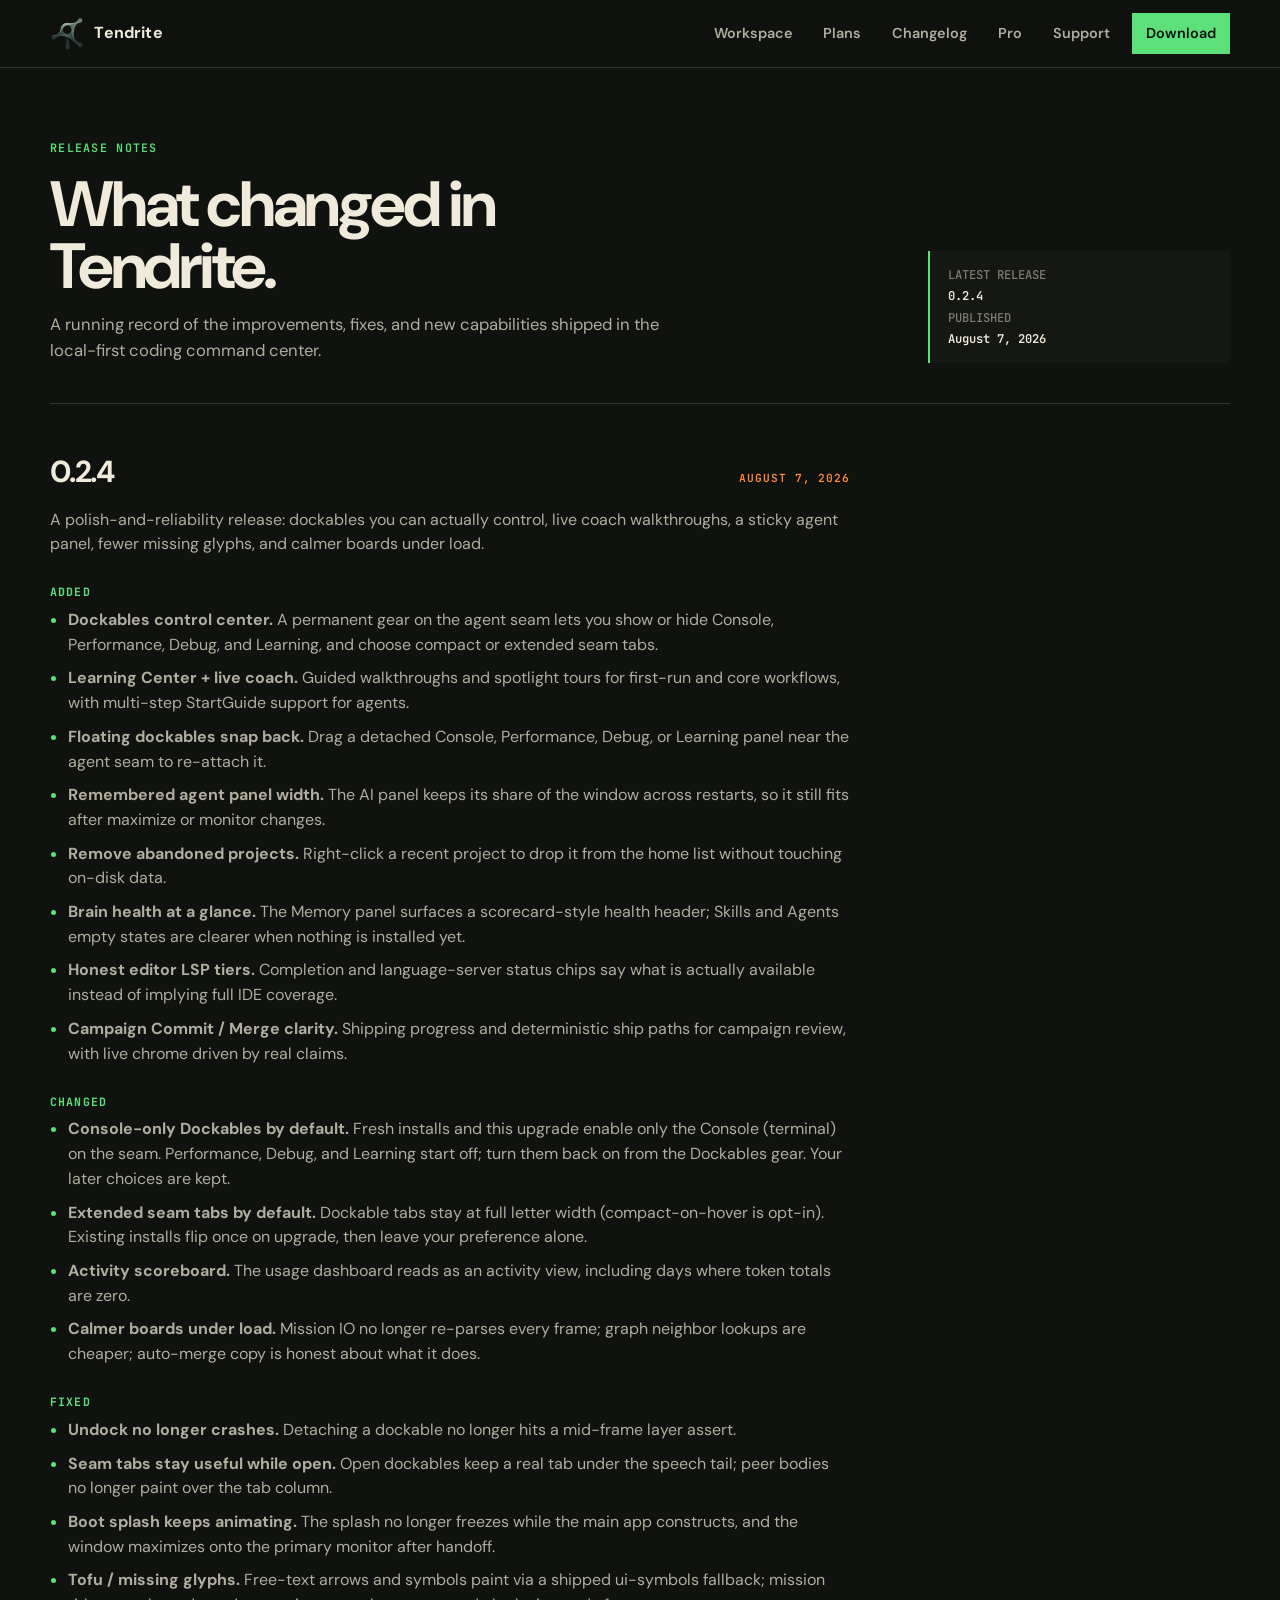
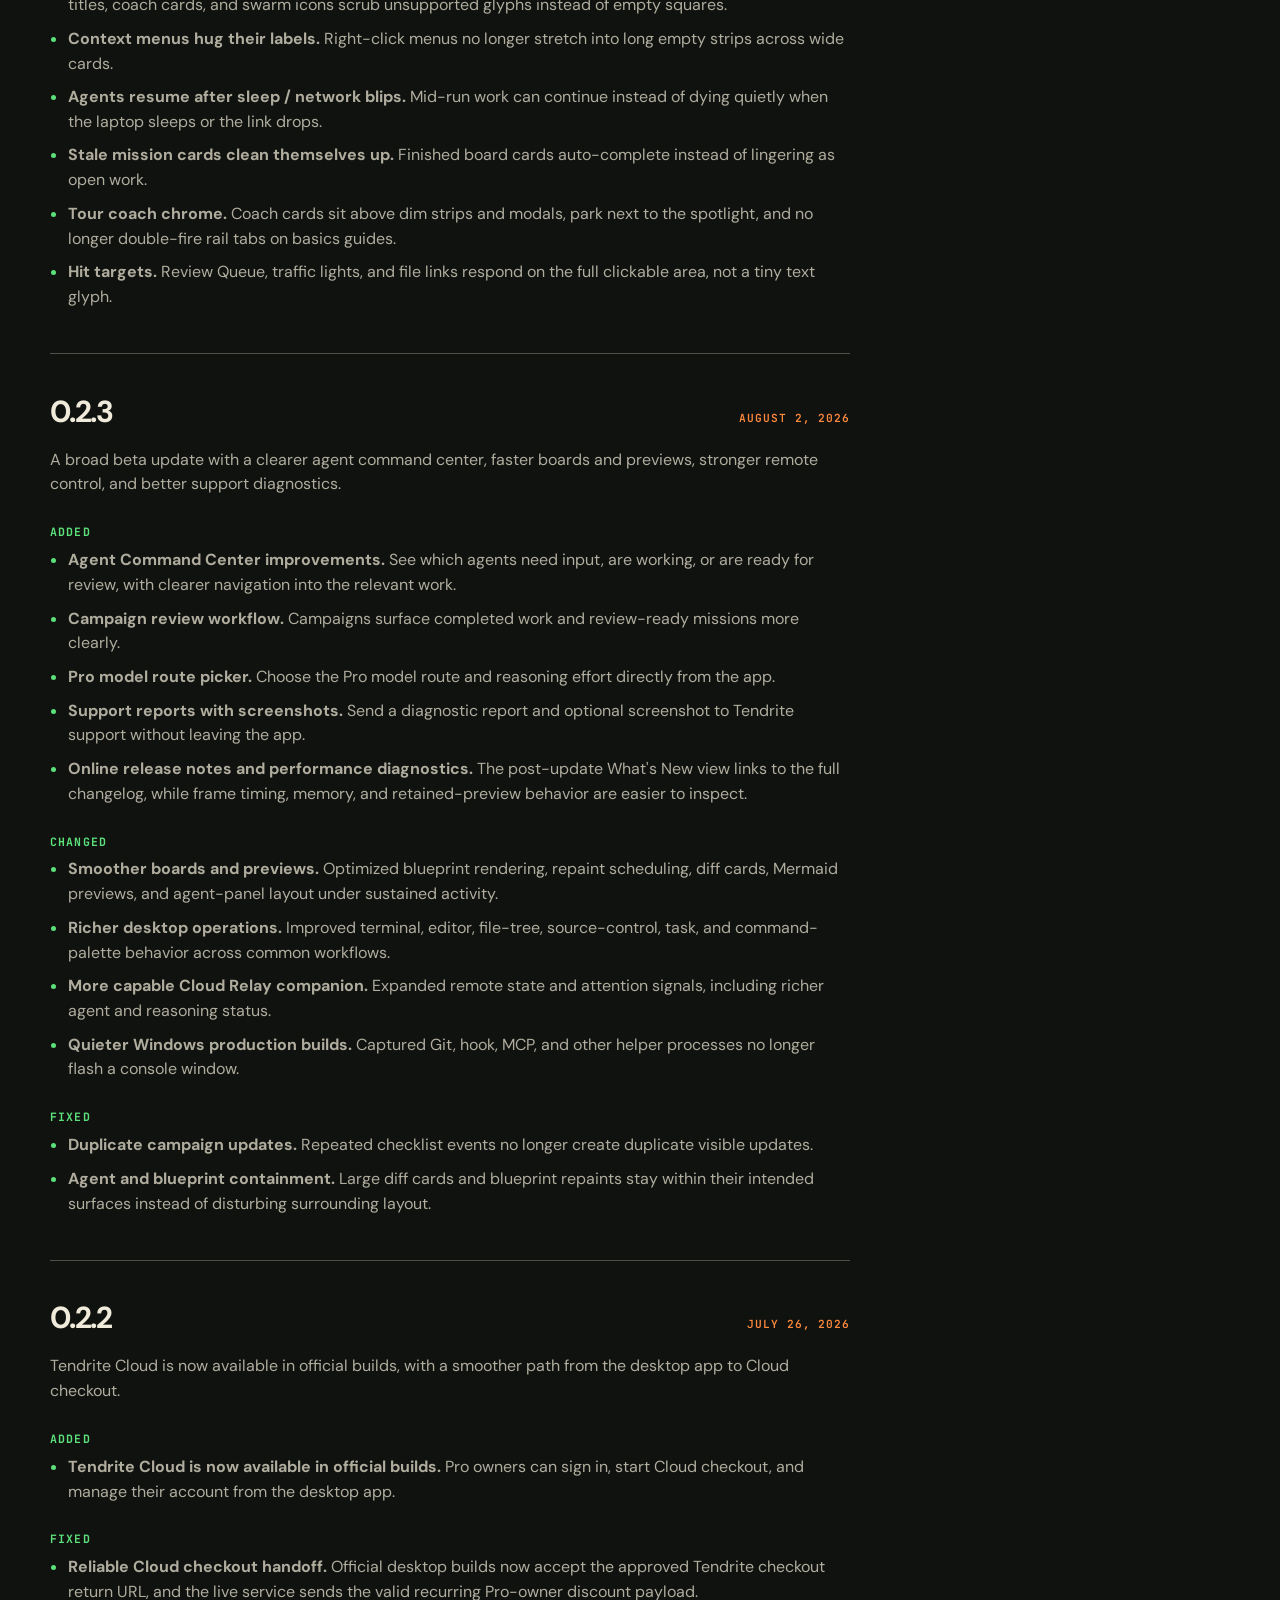
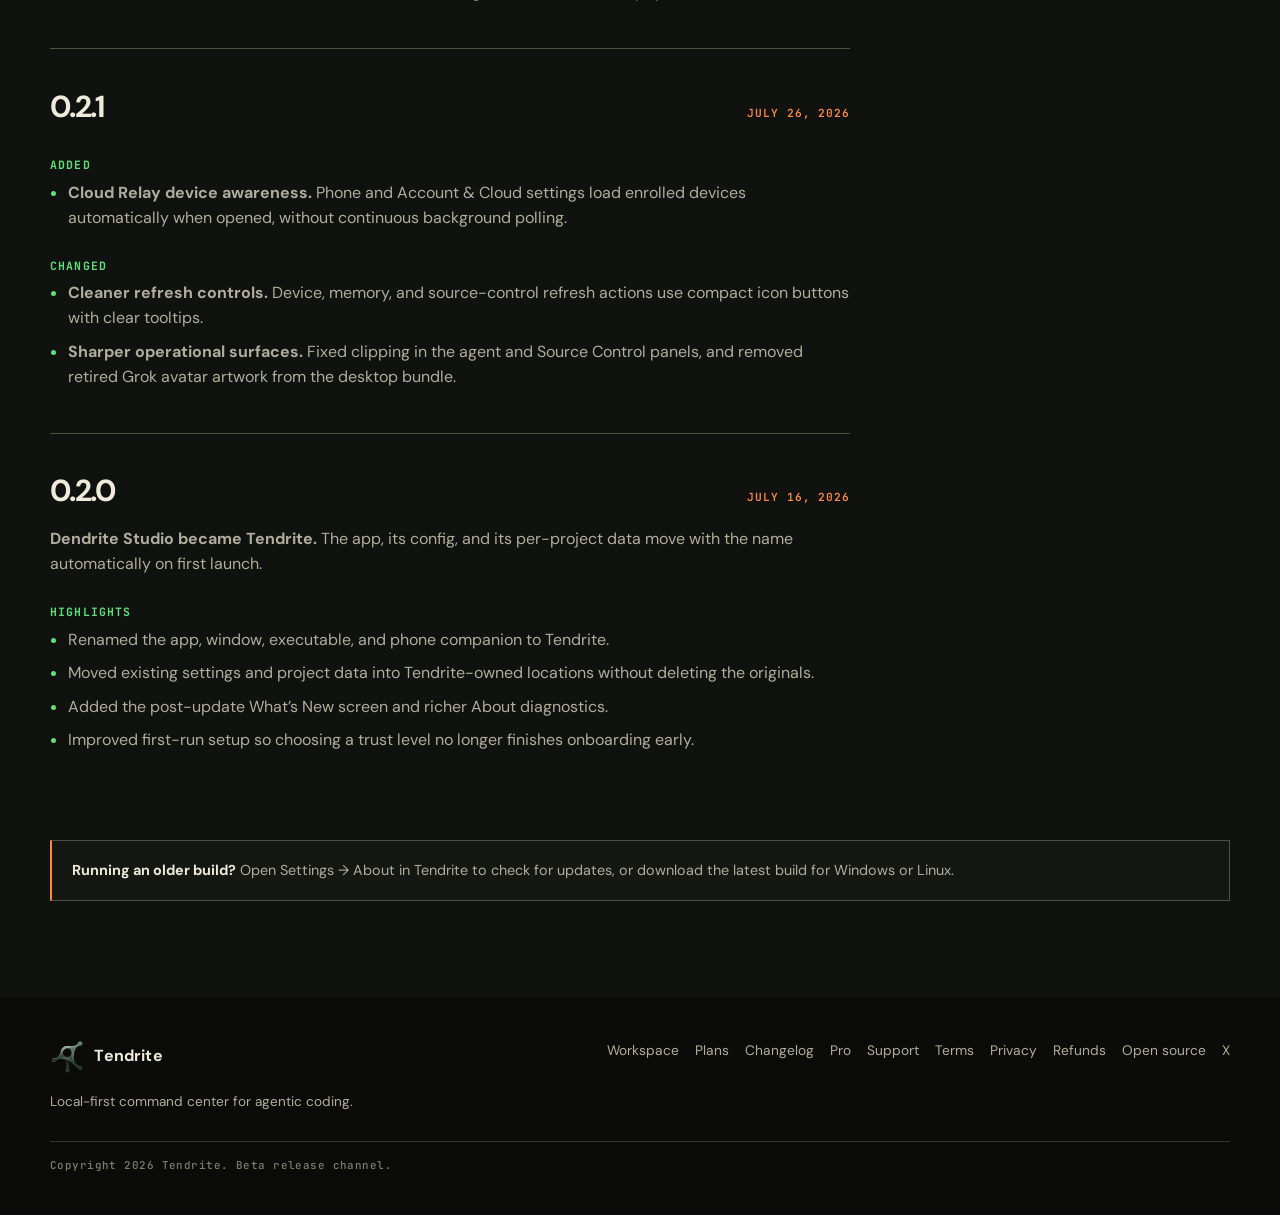
==== commit 9d11b904: "docs: publish 0.2.4 changelog Mirror the Tendrite 0.2.4 release notes on tendrite.dev/changelog so t" ====
--- a/changelog/index.html
+++ b/changelog/index.html
@@ -22,6 +22,7 @@
       <nav class="nav" aria-label="Primary navigation">
         <a href="../">Workspace</a>
         <a href="../#plans">Plans</a>
+        <a href="./">Changelog</a>
         <a href="../pro/">Pro</a>
         <a href="../support/">Support</a>
         <a class="nav-cta" href="../#downloads">Download</a>
@@ -33,6 +34,7 @@
     <nav class="mobile-nav" id="mobile-nav" aria-label="Mobile navigation" hidden>
       <a href="../">Workspace</a>
       <a href="../#plans">Plans</a>
+      <a href="./">Changelog</a>
       <a href="../pro/">Pro</a>
       <a href="../support/">Support</a>
       <a href="../#downloads">Download</a>
@@ -49,13 +51,51 @@
         </div>
         <div class="changelog-meta">
           <span>Latest release</span>
-          <strong>0.2.3</strong>
+          <strong>0.2.4</strong>
           <span>Published</span>
-          <strong>August 2, 2026</strong>
+          <strong>August 7, 2026</strong>
         </div>
       </section>
 
       <section class="release-list" aria-label="Tendrite releases">
+        <article class="release-entry" id="0-2-4">
+          <div class="release-heading">
+            <h2>0.2.4</h2>
+            <time class="release-date" datetime="2026-08-07">August 7, 2026</time>
+          </div>
+          <p class="release-summary">A polish-and-reliability release: dockables you can actually control, live coach walkthroughs, a sticky agent panel, fewer missing glyphs, and calmer boards under load.</p>
+          <h3>Added</h3>
+          <ul>
+            <li><strong>Dockables control center.</strong> A permanent gear on the agent seam lets you show or hide Console, Performance, Debug, and Learning, and choose compact or extended seam tabs.</li>
+            <li><strong>Learning Center + live coach.</strong> Guided walkthroughs and spotlight tours for first-run and core workflows, with multi-step StartGuide support for agents.</li>
+            <li><strong>Floating dockables snap back.</strong> Drag a detached Console, Performance, Debug, or Learning panel near the agent seam to re-attach it.</li>
+            <li><strong>Remembered agent panel width.</strong> The AI panel keeps its share of the window across restarts, so it still fits after maximize or monitor changes.</li>
+            <li><strong>Remove abandoned projects.</strong> Right-click a recent project to drop it from the home list without touching on-disk data.</li>
+            <li><strong>Brain health at a glance.</strong> The Memory panel surfaces a scorecard-style health header; Skills and Agents empty states are clearer when nothing is installed yet.</li>
+            <li><strong>Honest editor LSP tiers.</strong> Completion and language-server status chips say what is actually available instead of implying full IDE coverage.</li>
+            <li><strong>Campaign Commit / Merge clarity.</strong> Shipping progress and deterministic ship paths for campaign review, with live chrome driven by real claims.</li>
+          </ul>
+          <h3>Changed</h3>
+          <ul>
+            <li><strong>Console-only Dockables by default.</strong> Fresh installs and this upgrade enable only the Console (terminal) on the seam. Performance, Debug, and Learning start off; turn them back on from the Dockables gear. Your later choices are kept.</li>
+            <li><strong>Extended seam tabs by default.</strong> Dockable tabs stay at full letter width (compact-on-hover is opt-in). Existing installs flip once on upgrade, then leave your preference alone.</li>
+            <li><strong>Activity scoreboard.</strong> The usage dashboard reads as an activity view, including days where token totals are zero.</li>
+            <li><strong>Calmer boards under load.</strong> Mission IO no longer re-parses every frame; graph neighbor lookups are cheaper; auto-merge copy is honest about what it does.</li>
+          </ul>
+          <h3>Fixed</h3>
+          <ul>
+            <li><strong>Undock no longer crashes.</strong> Detaching a dockable no longer hits a mid-frame layer assert.</li>
+            <li><strong>Seam tabs stay useful while open.</strong> Open dockables keep a real tab under the speech tail; peer bodies no longer paint over the tab column.</li>
+            <li><strong>Boot splash keeps animating.</strong> The splash no longer freezes while the main app constructs, and the window maximizes onto the primary monitor after handoff.</li>
+            <li><strong>Tofu / missing glyphs.</strong> Free-text arrows and symbols paint via a shipped ui-symbols fallback; mission titles, coach cards, and swarm icons scrub unsupported glyphs instead of empty squares.</li>
+            <li><strong>Context menus hug their labels.</strong> Right-click menus no longer stretch into long empty strips across wide cards.</li>
+            <li><strong>Agents resume after sleep / network blips.</strong> Mid-run work can continue instead of dying quietly when the laptop sleeps or the link drops.</li>
+            <li><strong>Stale mission cards clean themselves up.</strong> Finished board cards auto-complete instead of lingering as open work.</li>
+            <li><strong>Tour coach chrome.</strong> Coach cards sit above dim strips and modals, park next to the spotlight, and no longer double-fire rail tabs on basics guides.</li>
+            <li><strong>Hit targets.</strong> Review Queue, traffic lights, and file links respond on the full clickable area, not a tiny text glyph.</li>
+          </ul>
+        </article>
+
         <article class="release-entry" id="0-2-3">
           <div class="release-heading">
             <h2>0.2.3</h2>
@@ -138,7 +178,7 @@
     </div>
   </main>
 
-  <footer class="site-footer"><div class="container footer-inner"><div><a class="brand" href="../"><span class="brand-mark"><img src="../assets/tendrite-logo-64.png" width="64" height="64" alt=""></span><span>Tendrite</span></a><p>Local-first command center for agentic coding.</p></div><nav aria-label="Footer navigation"><a href="../">Workspace</a><a href="../#plans">Plans</a><a href="../pro/">Pro</a><a href="../support/">Support</a><a href="../terms/">Terms</a><a href="../privacy/">Privacy</a><a href="../refunds/">Refunds</a><a href="https://github.com/mfillalan/tendrite" target="_blank" rel="noopener noreferrer">Open source</a><a href="https://x.com/MichaelFillalan" target="_blank" rel="noopener noreferrer">X</a></nav><p class="footer-meta">Copyright <span id="footer-year">2026</span> Tendrite. Beta release channel.</p></div></footer>
+  <footer class="site-footer"><div class="container footer-inner"><div><a class="brand" href="../"><span class="brand-mark"><img src="../assets/tendrite-logo-64.png" width="64" height="64" alt=""></span><span>Tendrite</span></a><p>Local-first command center for agentic coding.</p></div><nav aria-label="Footer navigation"><a href="../">Workspace</a><a href="../#plans">Plans</a><a href="./">Changelog</a><a href="../pro/">Pro</a><a href="../support/">Support</a><a href="../terms/">Terms</a><a href="../privacy/">Privacy</a><a href="../refunds/">Refunds</a><a href="https://github.com/mfillalan/tendrite" target="_blank" rel="noopener noreferrer">Open source</a><a href="https://x.com/MichaelFillalan" target="_blank" rel="noopener noreferrer">X</a></nav><p class="footer-meta">Copyright <span id="footer-year">2026</span> Tendrite. Beta release channel.</p></div></footer>
 
   <script src="../script.js"></script>
 </body>
